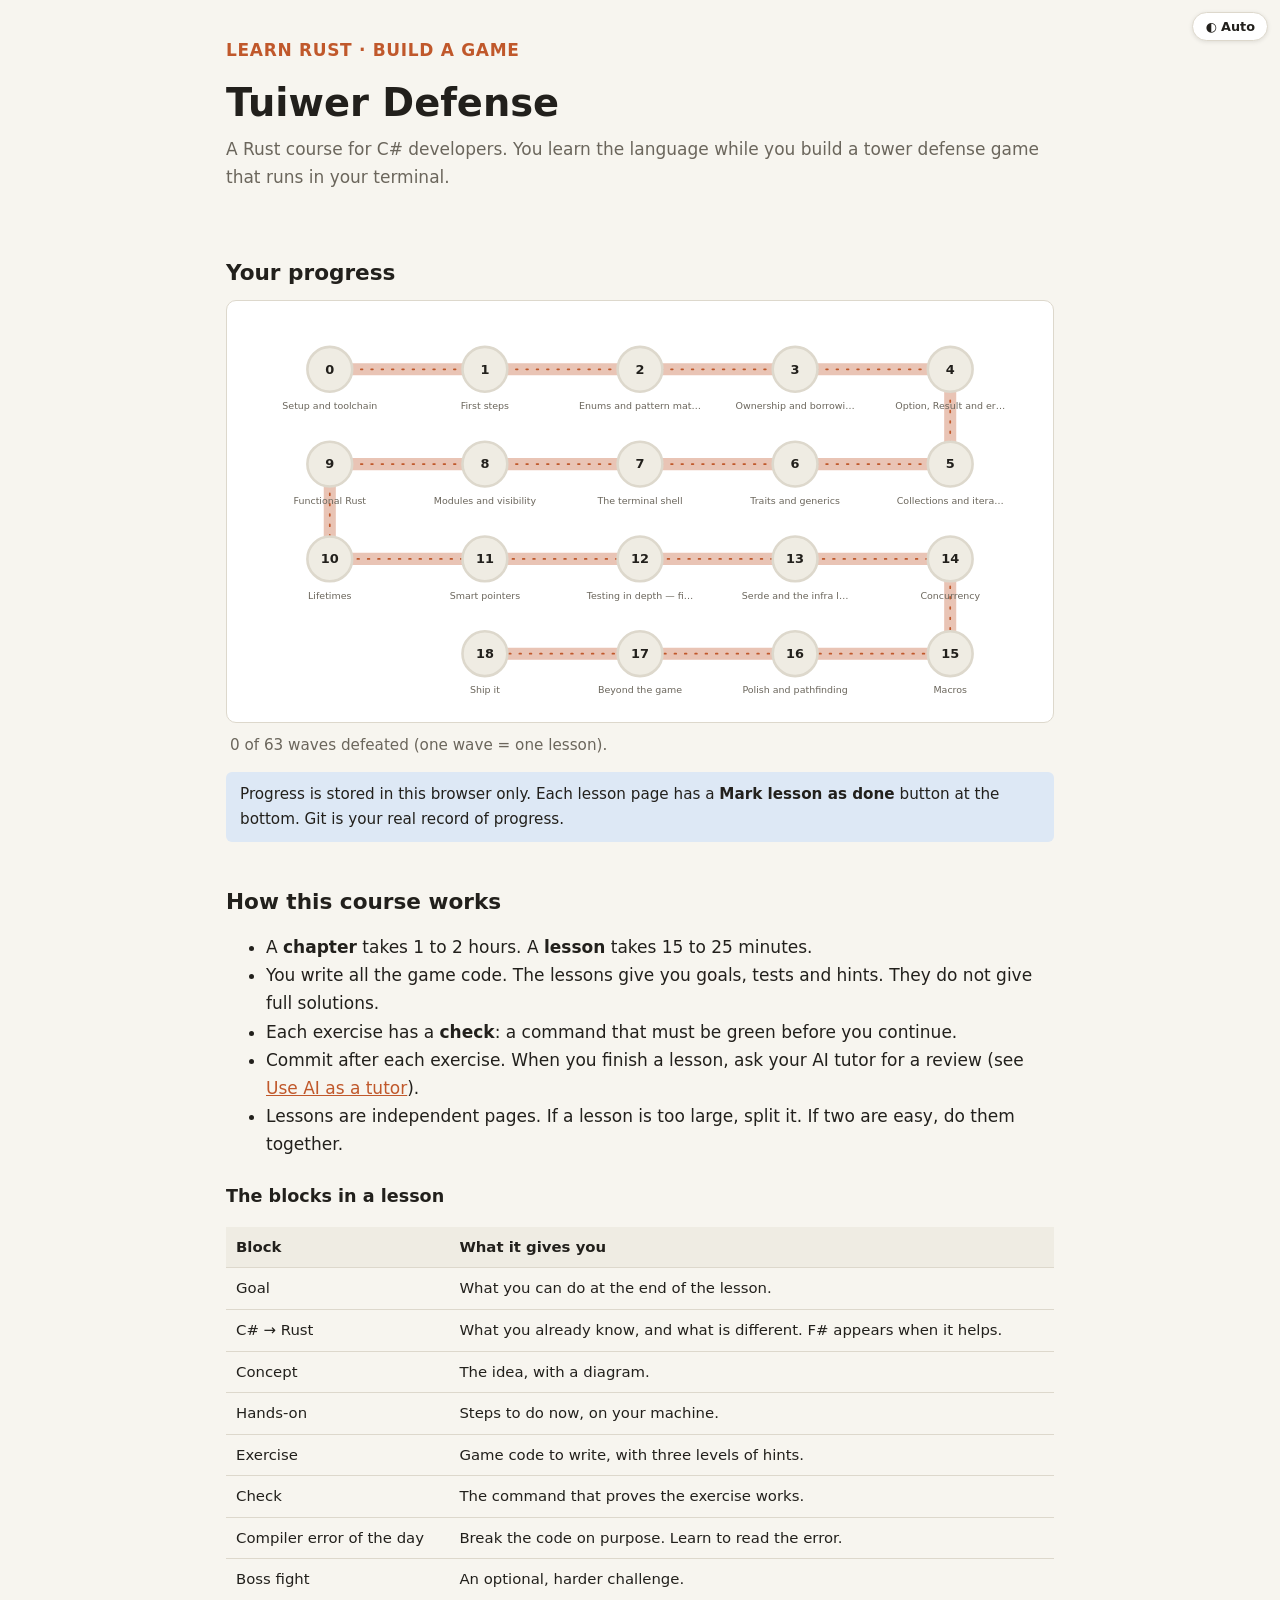
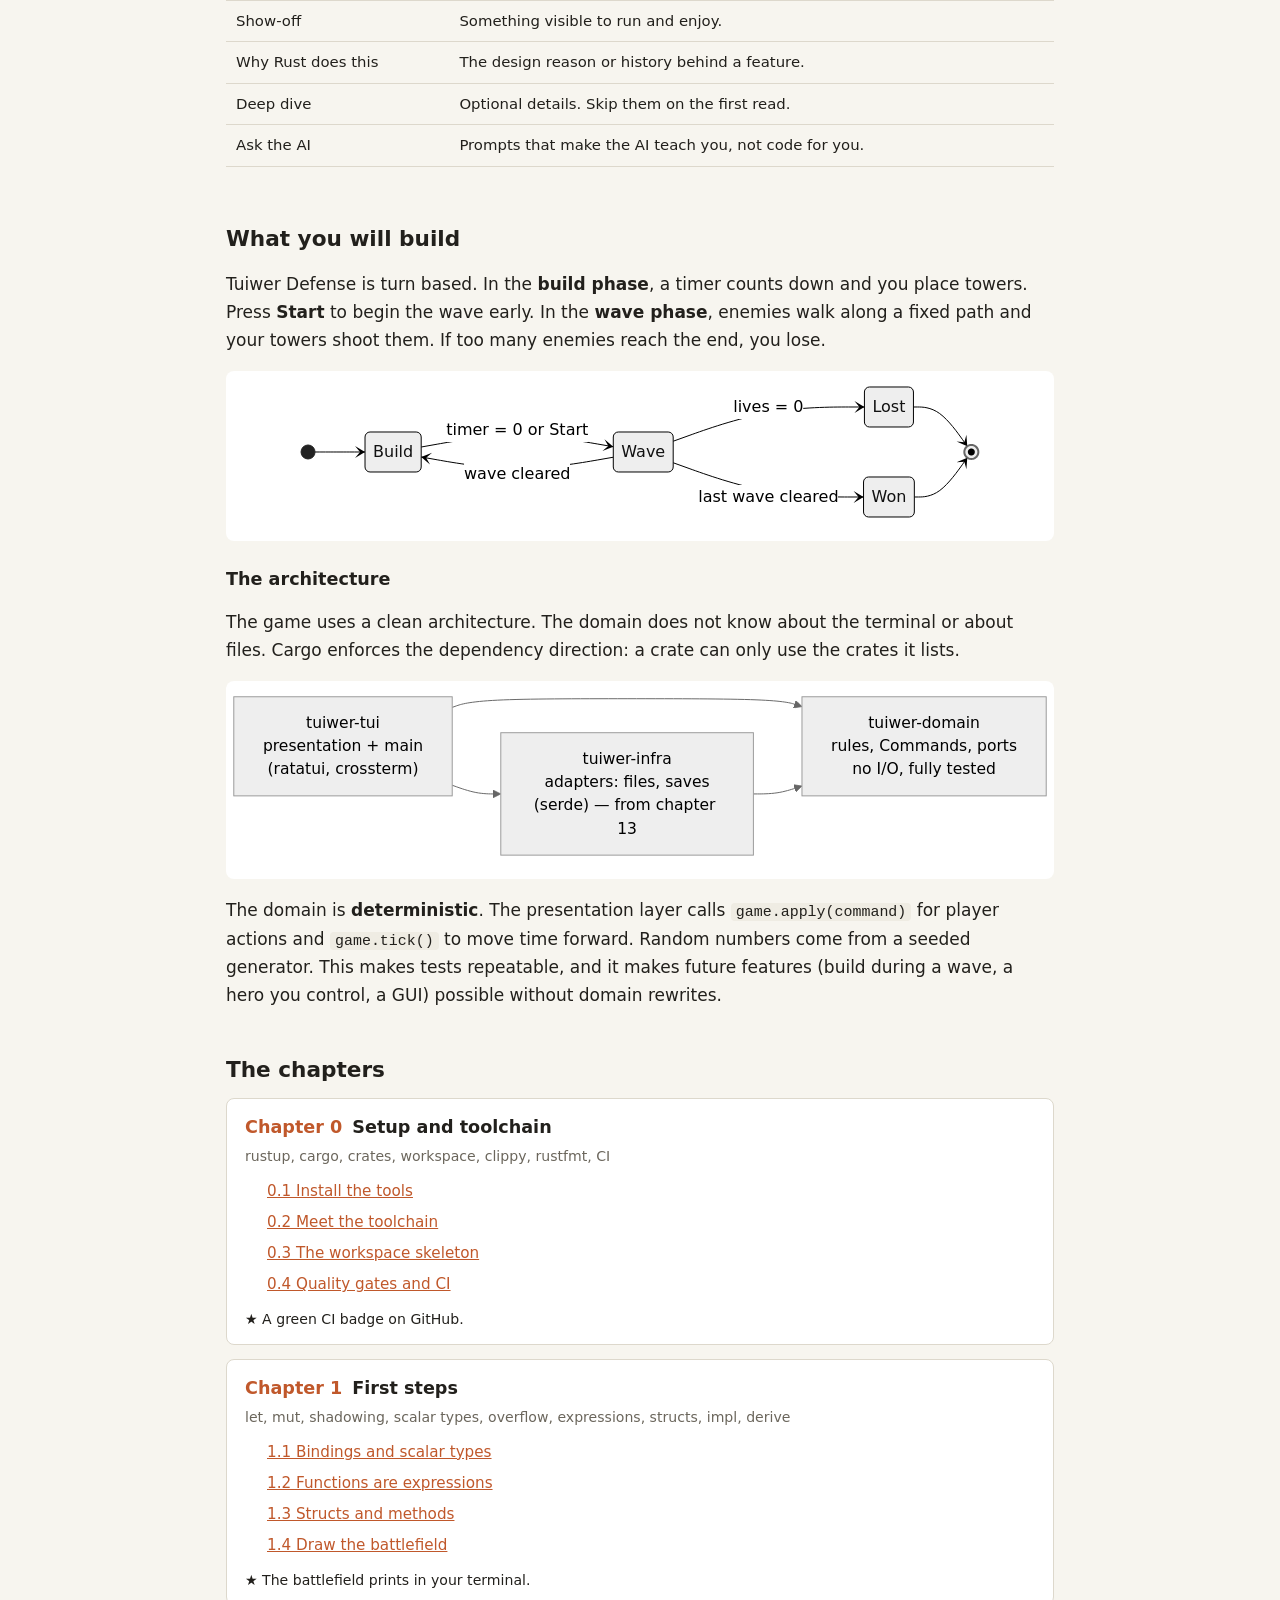
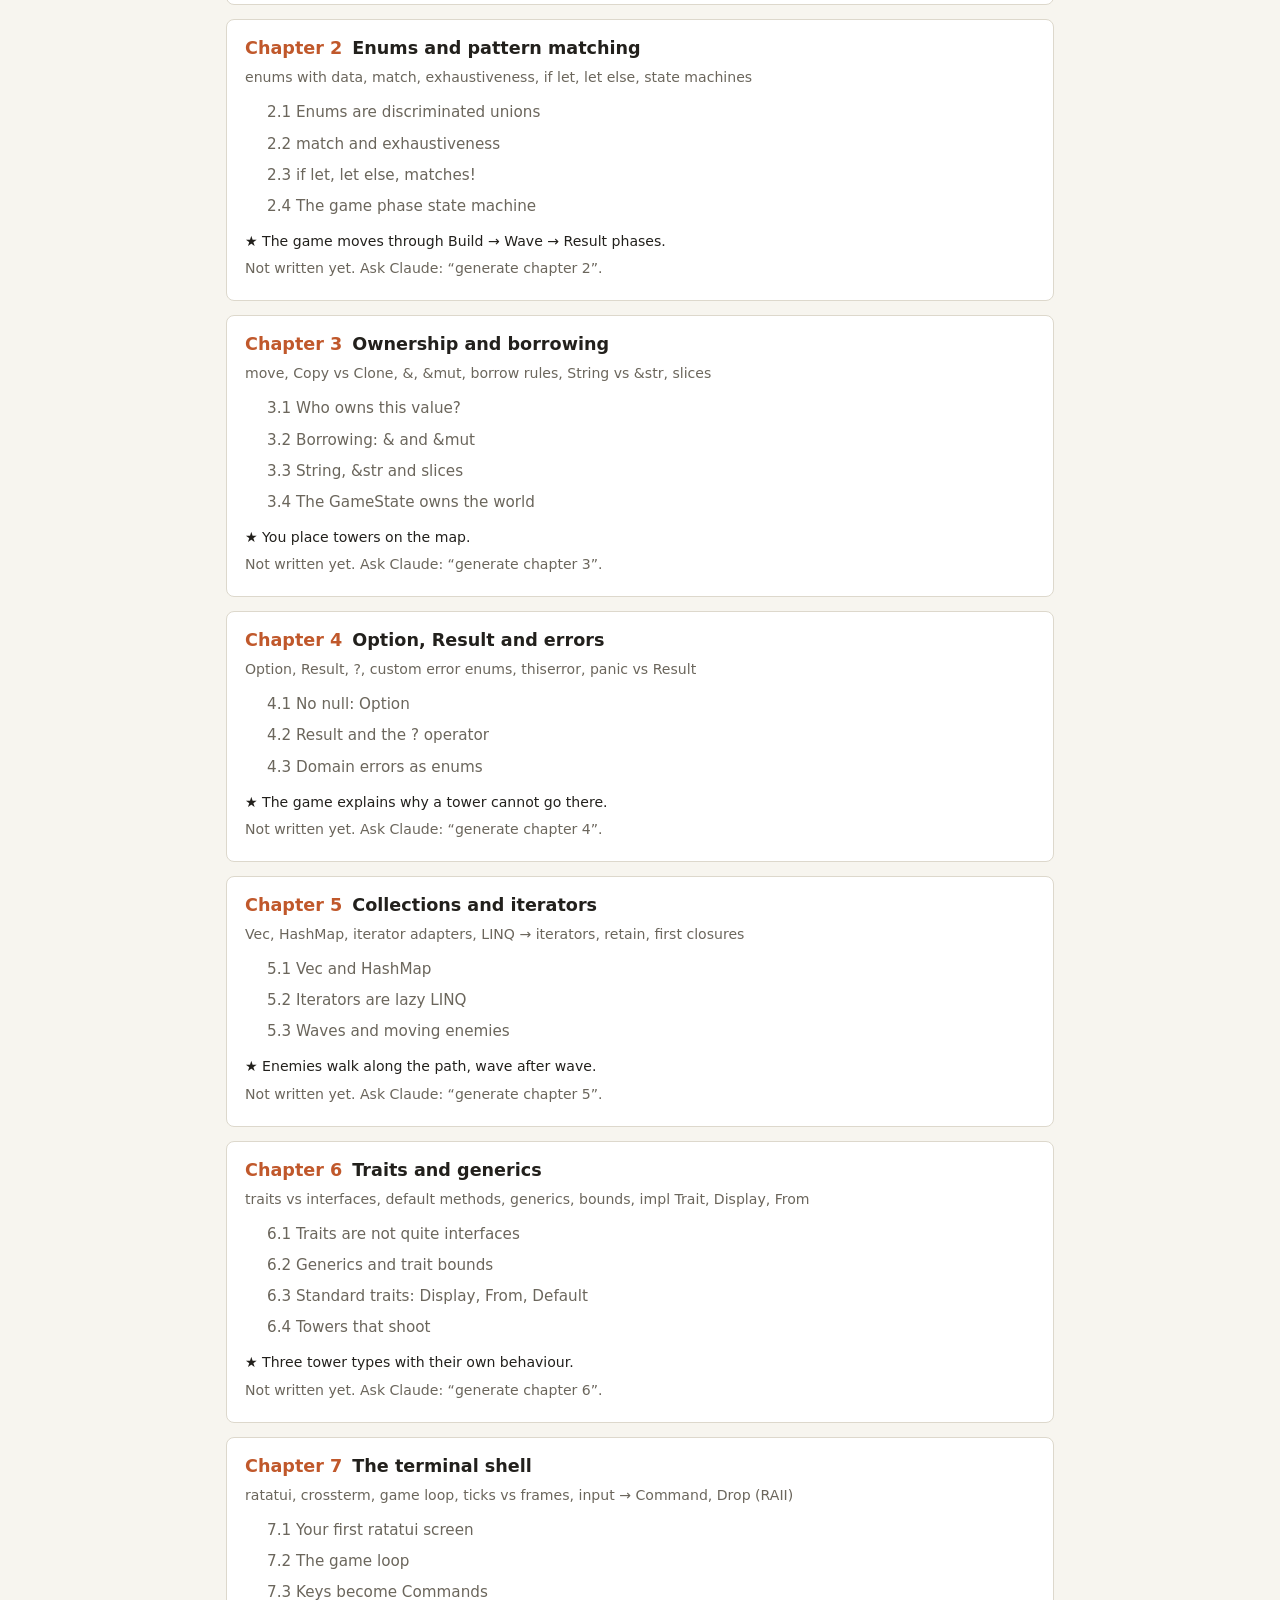
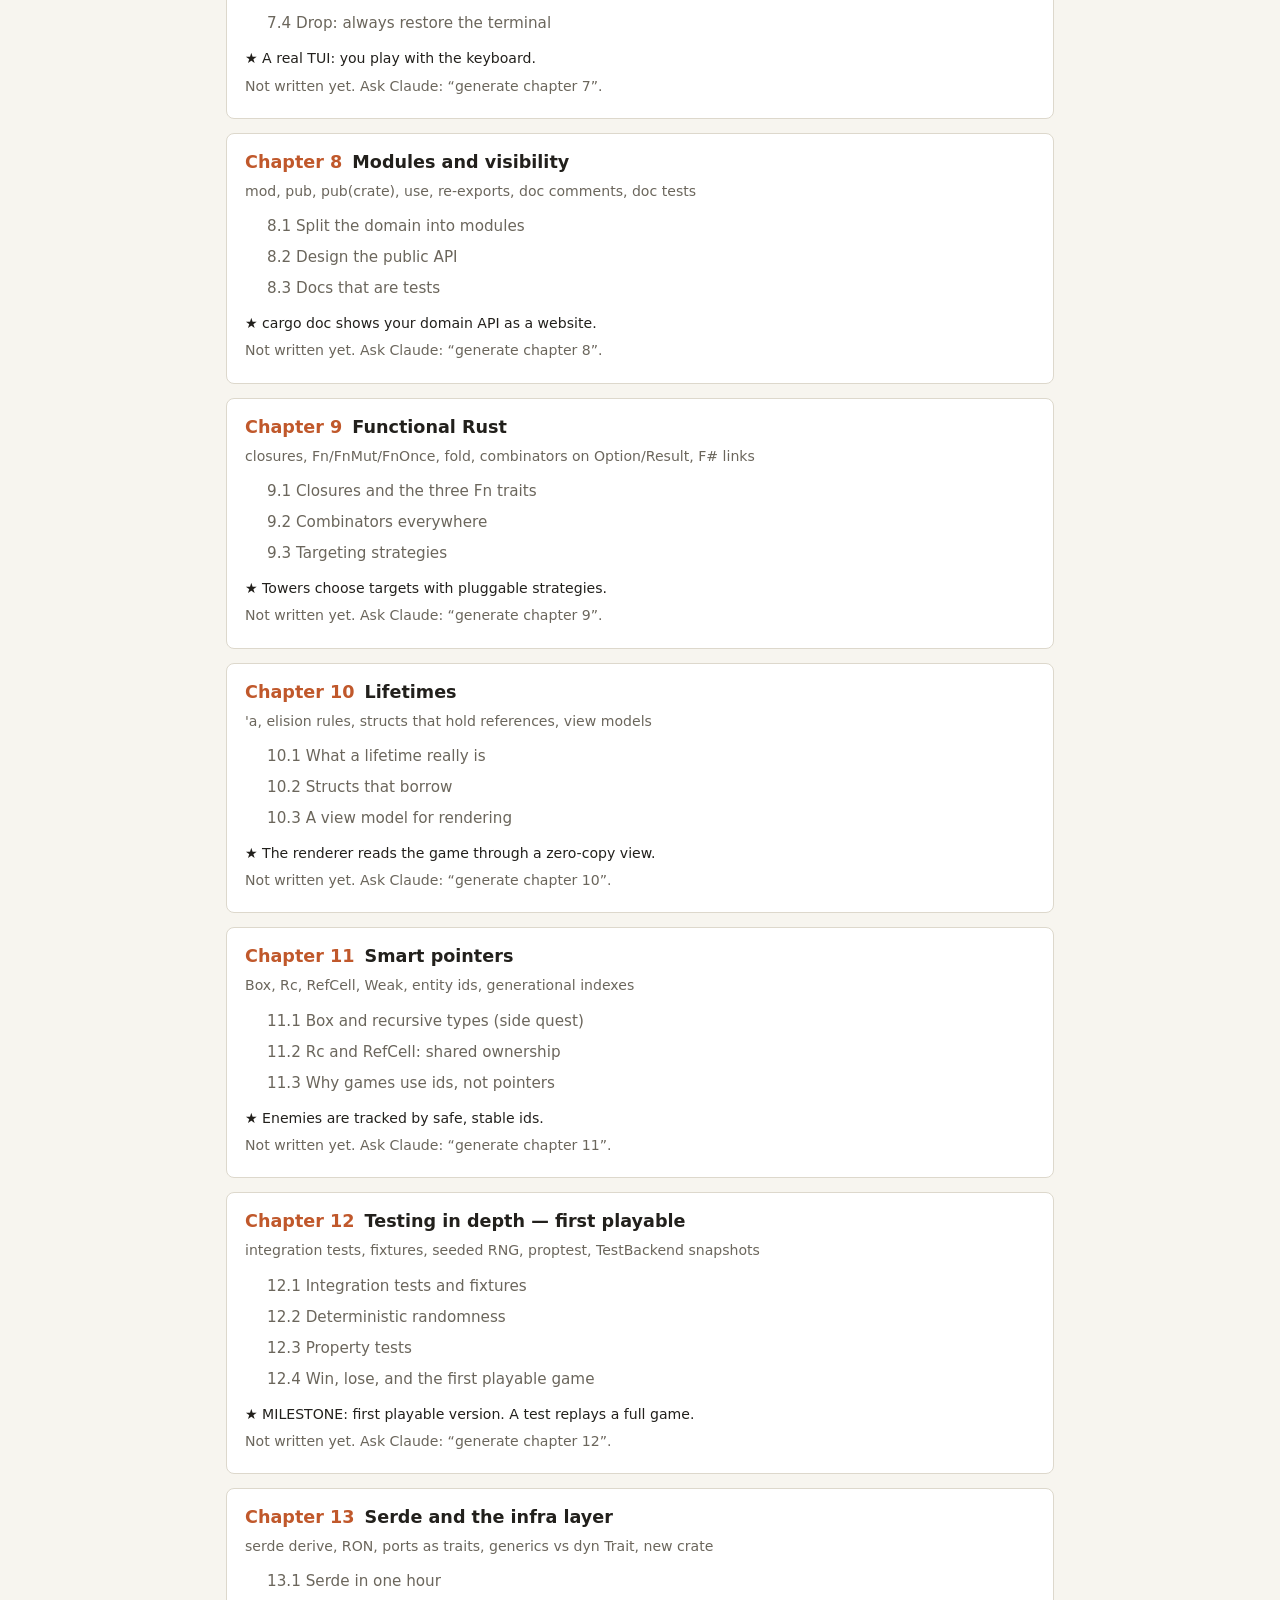
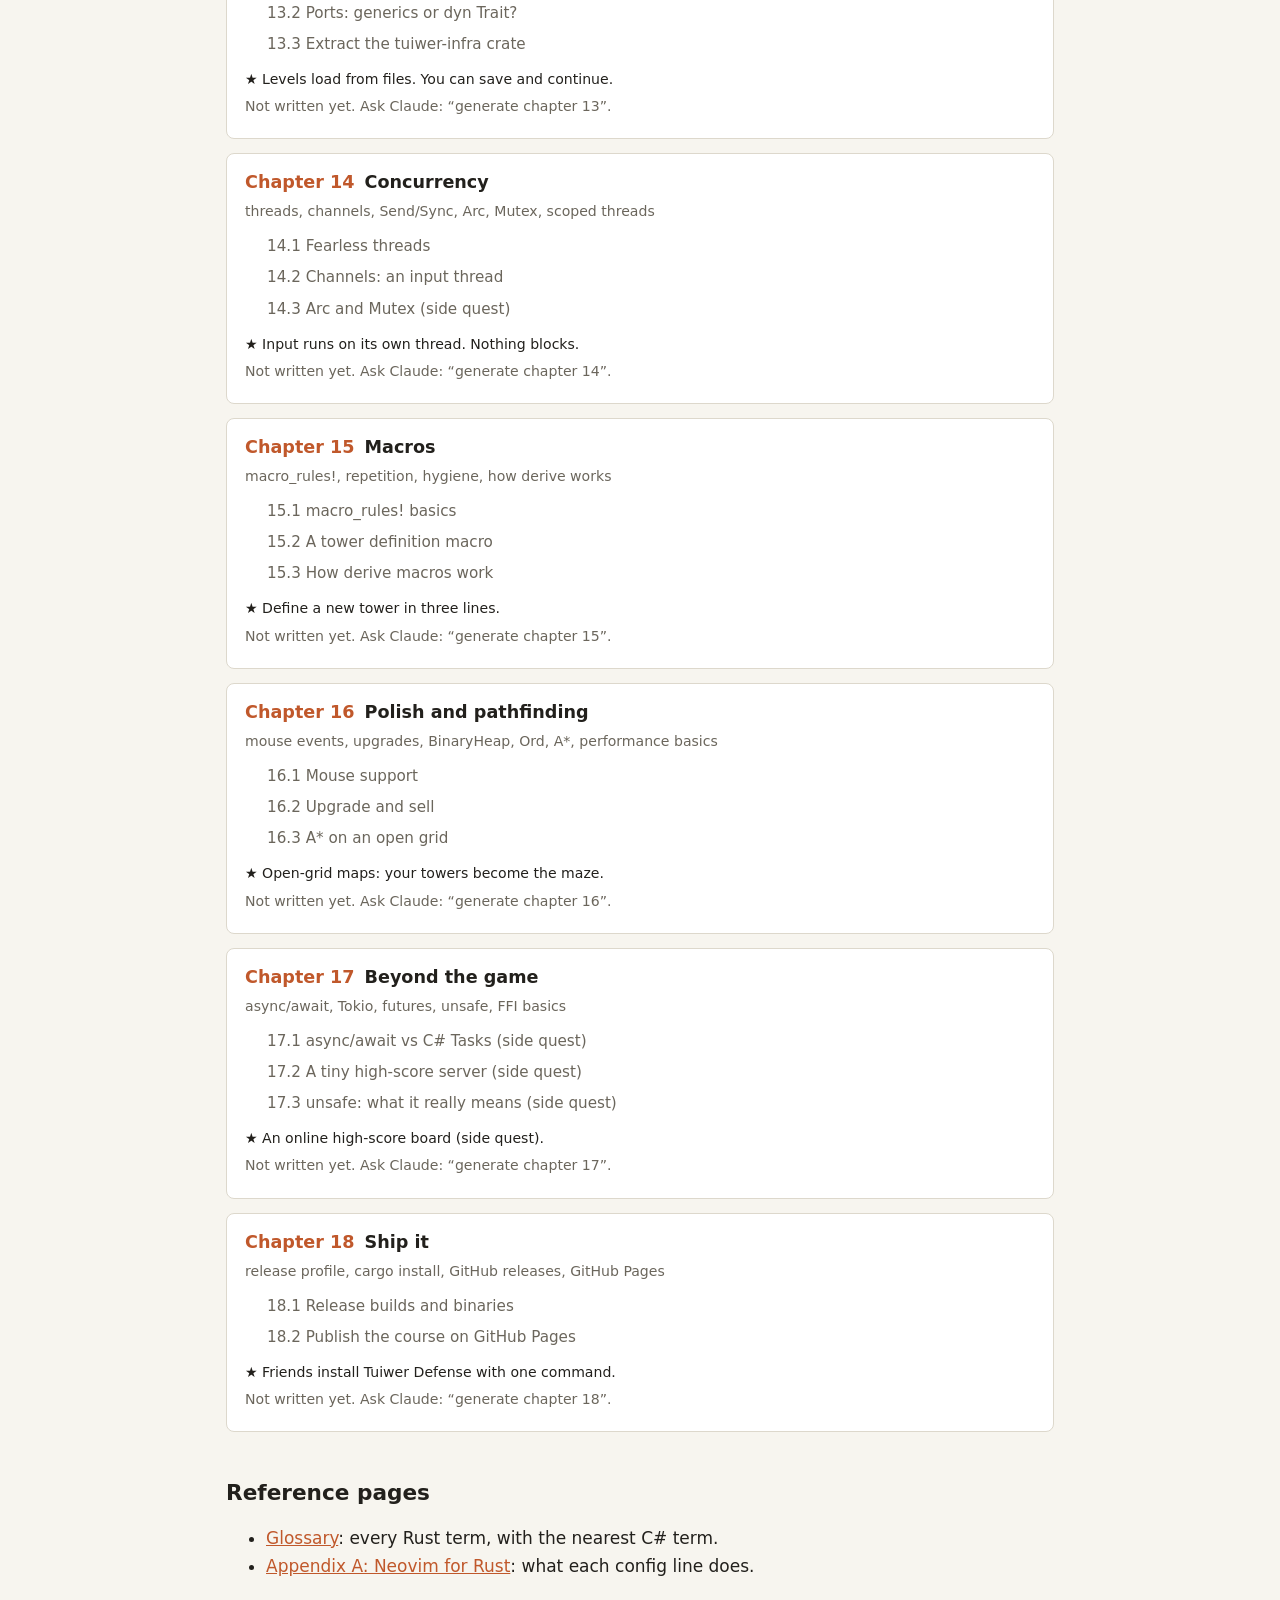
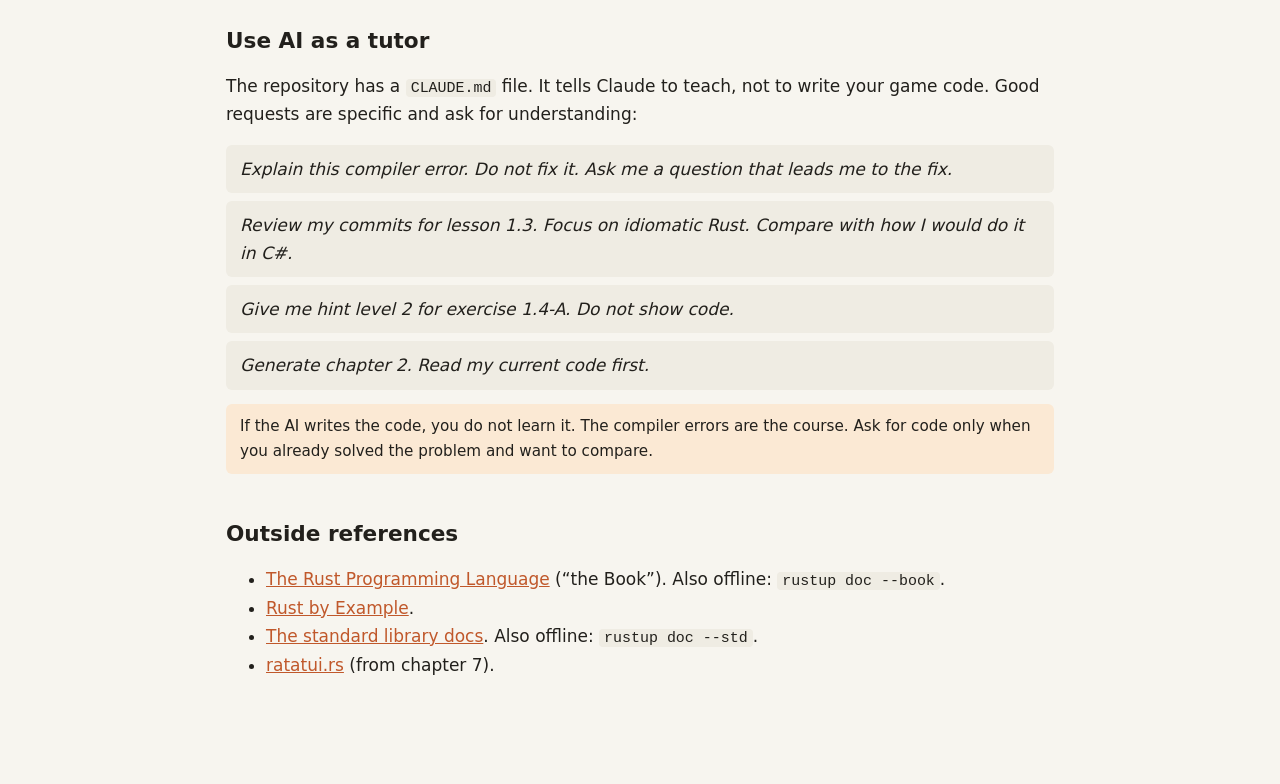
==== course/index.html @ e63d15ce "Add Rust course: roadmap, chapters 0-1, glossary, Neovim appendix Course for a C# developer learning" ====
<!doctype html>
<html lang="en">
<head>
  <meta charset="utf-8">
  <meta name="viewport" content="width=device-width, initial-scale=1">
  <title>Tuiwer Defense Course</title>
  <link rel="stylesheet" href="assets/course.css">
  <script src="assets/vendor/mermaid.min.js"></script>
  <script src="assets/course.js"></script>
</head>
<body>
<main>
  <header class="hero">
    <div class="tag">LEARN RUST · BUILD A GAME</div>
    <h1>Tuiwer Defense</h1>
    <p class="subtitle">A Rust course for C# developers. You learn the language while you build a
      tower defense game that runs in your terminal.</p>
  </header>

  <h2>Your progress</h2>
  <div class="map-wrap" id="progress-map"></div>
  <p class="progress-line" id="progress-line"></p>
  <p class="note">Progress is stored in this browser only. Each lesson page has a
    <strong>Mark lesson as done</strong> button at the bottom. Git is your real record of progress.</p>

  <h2>How this course works</h2>
  <ul>
    <li>A <strong>chapter</strong> takes 1 to 2 hours. A <strong>lesson</strong> takes 15 to 25 minutes.</li>
    <li>You write all the game code. The lessons give you goals, tests and hints. They do not give full solutions.</li>
    <li>Each exercise has a <strong>check</strong>: a command that must be green before you continue.</li>
    <li>Commit after each exercise. When you finish a lesson, ask your AI tutor for a review (see <a href="#ai">Use AI as a tutor</a>).</li>
    <li>Lessons are independent pages. If a lesson is too large, split it. If two are easy, do them together.</li>
  </ul>

  <h3>The blocks in a lesson</h3>
  <div class="table-wrap">
  <table>
    <tr><th>Block</th><th>What it gives you</th></tr>
    <tr><td>Goal</td><td>What you can do at the end of the lesson.</td></tr>
    <tr><td>C# → Rust</td><td>What you already know, and what is different. F# appears when it helps.</td></tr>
    <tr><td>Concept</td><td>The idea, with a diagram.</td></tr>
    <tr><td>Hands-on</td><td>Steps to do now, on your machine.</td></tr>
    <tr><td>Exercise</td><td>Game code to write, with three levels of hints.</td></tr>
    <tr><td>Check</td><td>The command that proves the exercise works.</td></tr>
    <tr><td>Compiler error of the day</td><td>Break the code on purpose. Learn to read the error.</td></tr>
    <tr><td>Boss fight</td><td>An optional, harder challenge.</td></tr>
    <tr><td>Show-off</td><td>Something visible to run and enjoy.</td></tr>
    <tr><td>Why Rust does this</td><td>The design reason or history behind a feature.</td></tr>
    <tr><td>Deep dive</td><td>Optional details. Skip them on the first read.</td></tr>
    <tr><td>Ask the AI</td><td>Prompts that make the AI teach you, not code for you.</td></tr>
  </table>
  </div>

  <h2>What you will build</h2>
  <p>Tuiwer Defense is turn based. In the <strong>build phase</strong>, a timer counts down and you place towers.
    Press <strong>Start</strong> to begin the wave early. In the <strong>wave phase</strong>, enemies walk along a fixed path
    and your towers shoot them. If too many enemies reach the end, you lose.</p>

  <pre class="mermaid">
stateDiagram-v2
    direction LR
    [*] --> Build
    Build --> Wave: timer = 0 or Start
    Wave --> Build: wave cleared
    Wave --> Lost: lives = 0
    Wave --> Won: last wave cleared
    Lost --> [*]
    Won --> [*]
  </pre>

  <h3>The architecture</h3>
  <p>The game uses a clean architecture. The domain does not know about the terminal or about files.
    Cargo enforces the dependency direction: a crate can only use the crates it lists.</p>

  <pre class="mermaid">
flowchart LR
    tui["tuiwer-tui<br/>presentation + main<br/>(ratatui, crossterm)"]
    infra["tuiwer-infra<br/>adapters: files, saves<br/>(serde) — from chapter 13"]
    domain["tuiwer-domain<br/>rules, Commands, ports<br/>no I/O, fully tested"]
    tui --> domain
    tui --> infra
    infra --> domain
  </pre>

  <p>The domain is <strong>deterministic</strong>. The presentation layer calls
    <code>game.apply(command)</code> for player actions and <code>game.tick()</code> to move time forward.
    Random numbers come from a seeded generator. This makes tests repeatable, and it makes future
    features (build during a wave, a hero you control, a GUI) possible without domain rewrites.</p>

  <h2>The chapters</h2>
  <div id="chapter-list"></div>

  <h2>Reference pages</h2>
  <ul>
    <li><a href="glossary.html">Glossary</a>: every Rust term, with the nearest C# term.</li>
    <li><a href="appendix-a-neovim.html">Appendix A: Neovim for Rust</a>: what each config line does.</li>
  </ul>

  <h2 id="ai">Use AI as a tutor</h2>
  <p>The repository has a <code>CLAUDE.md</code> file. It tells Claude to teach, not to write your game code.
    Good requests are specific and ask for understanding:</p>
  <div class="prompt">Explain this compiler error. Do not fix it. Ask me a question that leads me to the fix.</div>
  <div class="prompt">Review my commits for lesson 1.3. Focus on idiomatic Rust. Compare with how I would do it in C#.</div>
  <div class="prompt">Give me hint level 2 for exercise 1.4-A. Do not show code.</div>
  <div class="prompt">Generate chapter 2. Read my current code first.</div>
  <p class="warning">If the AI writes the code, you do not learn it. The compiler errors are the course.
    Ask for code only when you already solved the problem and want to compare.</p>

  <h2>Outside references</h2>
  <ul>
    <li><a href="https://doc.rust-lang.org/book/">The Rust Programming Language</a> (“the Book”). Also offline: <code>rustup doc --book</code>.</li>
    <li><a href="https://doc.rust-lang.org/rust-by-example/">Rust by Example</a>.</li>
    <li><a href="https://doc.rust-lang.org/std/">The standard library docs</a>. Also offline: <code>rustup doc --std</code>.</li>
    <li><a href="https://ratatui.rs/">ratatui.rs</a> (from chapter 7).</li>
  </ul>
</main>
</body>
</html>
---- course/assets/course.css ----
/* Tuiwer Defense course: shared styles for every page. */

:root {
  --bg: #f7f5ef;
  --surface: #ffffff;
  --surface-2: #efece3;
  --text: #22201c;
  --muted: #6b665c;
  --border: #ddd8cc;
  --accent: #c0582b;      /* rust orange */
  --accent-soft: #f6e2d6;
  --ok: #2f7d4f;
  --ok-soft: #dcefe3;
  --warn: #a8591a;
  --warn-soft: #fbe9d4;
  --info: #2b5f9e;
  --info-soft: #dde8f5;
  --boss: #7b3fa0;
  --boss-soft: #eee0f6;
  --code-bg: #2a2723;
  --code-text: #eee8dc;
  --hl-keyword: #f0915f;
  --hl-string: #a6d189;
  --hl-number: #e5c890;
  --hl-comment: #8e877b;
  --hl-type: #8caaee;
  --hl-func: #e7b77c;
  --hl-meta: #ca9ee6;
  color-scheme: light;
}

@media (prefers-color-scheme: dark) {
  :root:not([data-theme="light"]) {
    --bg: #181614;
    --surface: #211f1c;
    --surface-2: #2a2724;
    --text: #ebe6dc;
    --muted: #a39d92;
    --border: #3a3631;
    --accent: #f0915f;
    --accent-soft: #3b2619;
    --ok: #7fcf9b;
    --ok-soft: #1d3326;
    --warn: #f2b36d;
    --warn-soft: #3a2a17;
    --info: #8fb8ee;
    --info-soft: #1b2a3d;
    --boss: #d2a3f0;
    --boss-soft: #2f2139;
    --code-bg: #12110f;
    color-scheme: dark;
  }
}

:root[data-theme="dark"] {
  --bg: #181614;
  --surface: #211f1c;
  --surface-2: #2a2724;
  --text: #ebe6dc;
  --muted: #a39d92;
  --border: #3a3631;
  --accent: #f0915f;
  --accent-soft: #3b2619;
  --ok: #7fcf9b;
  --ok-soft: #1d3326;
  --warn: #f2b36d;
  --warn-soft: #3a2a17;
  --info: #8fb8ee;
  --info-soft: #1b2a3d;
  --boss: #d2a3f0;
  --boss-soft: #2f2139;
  --code-bg: #12110f;
  color-scheme: dark;
}

* { box-sizing: border-box; }

html { -webkit-text-size-adjust: 100%; }

body {
  margin: 0;
  background: var(--bg);
  color: var(--text);
  font: 17px/1.65 "Inter", system-ui, -apple-system, "Segoe UI", sans-serif;
}

main {
  max-width: 860px;
  margin: 0 auto;
  padding: 24px 16px 96px;
}

a { color: var(--accent); }

h1, h2, h3 { line-height: 1.25; }
h1 { font-size: 2rem; margin: 0.4em 0 0.2em; }
h2 { font-size: 1.35rem; margin: 2.2em 0 0.6em; }
h3 { font-size: 1.1rem; margin: 1.6em 0 0.4em; }

.crumbs { font-size: 0.9rem; color: var(--muted); }
.crumbs a { color: var(--muted); }
.subtitle { color: var(--muted); margin-top: 0; }
.meta { display: flex; gap: 12px; flex-wrap: wrap; font-size: 0.85rem; color: var(--muted); }
.meta span { background: var(--surface-2); border-radius: 999px; padding: 2px 10px; }

/* ---------- code ---------- */

code {
  font-family: "JetBrains Mono", "Fira Code", ui-monospace, monospace;
  font-size: 0.88em;
  background: var(--surface-2);
  padding: 1px 5px;
  border-radius: 4px;
}

pre {
  position: relative;
  background: var(--code-bg);
  color: var(--code-text);
  border-radius: 8px;
  padding: 14px 16px;
  overflow-x: auto;
  font-size: 0.86rem;
  line-height: 1.5;
}
pre code { background: none; padding: 0; color: inherit; font-size: inherit; }
pre[data-label]::before {
  content: attr(data-label);
  display: block;
  font: 600 0.72rem/1 system-ui, sans-serif;
  letter-spacing: 0.05em;
  text-transform: uppercase;
  color: var(--hl-comment);
  margin-bottom: 10px;
}
.copy-btn {
  position: absolute; top: 8px; right: 8px;
  font: 600 0.72rem system-ui, sans-serif;
  background: #ffffff1a; color: var(--code-text);
  border: 1px solid #ffffff30; border-radius: 5px;
  padding: 3px 8px; cursor: pointer; opacity: 0.7;
}
.copy-btn:hover { opacity: 1; }

.hljs-keyword, .hljs-built_in, .hljs-selector-tag { color: var(--hl-keyword); }
.hljs-string, .hljs-char { color: var(--hl-string); }
.hljs-number, .hljs-literal { color: var(--hl-number); }
.hljs-comment { color: var(--hl-comment); font-style: italic; }
.hljs-type, .hljs-title.class_ { color: var(--hl-type); }
.hljs-title.function_, .hljs-title { color: var(--hl-func); }
.hljs-meta, .hljs-attr, .hljs-symbol { color: var(--hl-meta); }

/* ---------- tables ---------- */

.table-wrap { overflow-x: auto; }
table { border-collapse: collapse; width: 100%; font-size: 0.93rem; margin: 12px 0; }
th, td { border-bottom: 1px solid var(--border); padding: 8px 10px; text-align: left; vertical-align: top; }
th { background: var(--surface-2); font-weight: 600; }
td code { white-space: nowrap; }

/* ---------- lesson blocks ---------- */

.block {
  background: var(--surface);
  border: 1px solid var(--border);
  border-left: 5px solid var(--border);
  border-radius: 8px;
  padding: 4px 20px 12px;
  margin: 24px 0;
}
.block > h2:first-child, .block > h3:first-child { margin-top: 14px; }
.block h2 { font-size: 1.15rem; }
.block-tag {
  display: inline-block;
  font: 700 0.7rem/1 system-ui, sans-serif;
  letter-spacing: 0.08em;
  text-transform: uppercase;
  padding: 4px 8px;
  border-radius: 4px;
  margin-top: 14px;
}

.goal      { border-left-color: var(--accent); }
.goal .block-tag { background: var(--accent-soft); color: var(--accent); }
.compare   { border-left-color: var(--info); }
.compare .block-tag { background: var(--info-soft); color: var(--info); }
.handson   { border-left-color: var(--ok); }
.handson .block-tag { background: var(--ok-soft); color: var(--ok); }
.exercise  { border-left-color: var(--accent); }
.exercise .block-tag { background: var(--accent-soft); color: var(--accent); }
.check     { border-left-color: var(--ok); }
.check .block-tag { background: var(--ok-soft); color: var(--ok); }
.compile-error { border-left-color: var(--warn); }
.compile-error .block-tag { background: var(--warn-soft); color: var(--warn); }
.boss      { border-left-color: var(--boss); }
.boss .block-tag { background: var(--boss-soft); color: var(--boss); }
.showoff   { border-left-color: var(--hl-number); }
.showoff .block-tag { background: var(--warn-soft); color: var(--warn); }
.deepdive  { border-left-color: var(--muted); }
.deepdive .block-tag { background: var(--surface-2); color: var(--muted); }
.why       { border-left-color: var(--info); }
.why .block-tag { background: var(--info-soft); color: var(--info); }
.ask-ai    { border-left-color: var(--boss); }
.ask-ai .block-tag { background: var(--boss-soft); color: var(--boss); }

.prompt {
  background: var(--surface-2);
  border-radius: 6px;
  padding: 10px 14px;
  margin: 8px 0;
  font-style: italic;
}

/* steps */
ol.steps { counter-reset: step; list-style: none; padding-left: 0; }
ol.steps > li { counter-increment: step; position: relative; padding-left: 40px; margin: 14px 0; }
ol.steps > li::before {
  content: counter(step);
  position: absolute; left: 0; top: 1px;
  width: 26px; height: 26px; border-radius: 50%;
  background: var(--ok-soft); color: var(--ok);
  font: 700 0.8rem/26px system-ui, sans-serif; text-align: center;
}

/* hints */
details.hint {
  border: 1px dashed var(--border);
  border-radius: 6px;
  padding: 6px 12px;
  margin: 8px 0;
  background: var(--bg);
}
details.hint summary { cursor: pointer; font-weight: 600; color: var(--muted); }
details.hint[open] summary { margin-bottom: 6px; }

/* callouts */
.note, .warning {
  border-radius: 6px; padding: 10px 14px; margin: 14px 0; font-size: 0.95rem;
}
.note { background: var(--info-soft); }
.warning { background: var(--warn-soft); }

/* figures */
figure { margin: 18px 0; }
figure svg { display: block; width: 100%; height: auto; max-width: 760px; margin: 0 auto; }
figcaption { text-align: center; font-size: 0.85rem; color: var(--muted); margin-top: 6px; }
.mermaid { text-align: center; background: var(--surface); border-radius: 8px; padding: 8px 0; }

/* ---------- lesson footer ---------- */

.done-bar {
  display: flex; align-items: center; justify-content: space-between; gap: 12px; flex-wrap: wrap;
  margin-top: 40px; padding: 16px 20px;
  background: var(--surface); border: 1px solid var(--border); border-radius: 8px;
}
button.done-toggle {
  font: 600 0.95rem system-ui, sans-serif;
  border: 2px solid var(--ok); color: var(--ok); background: transparent;
  border-radius: 6px; padding: 8px 16px; cursor: pointer;
}
button.done-toggle.is-done { background: var(--ok); color: var(--surface); }
nav.pager { display: flex; justify-content: space-between; gap: 12px; margin-top: 16px; font-size: 0.95rem; }
nav.pager a { text-decoration: none; }

/* ---------- theme toggle ---------- */

.theme-toggle {
  position: fixed; top: 12px; right: 12px; z-index: 10;
  font: 600 0.8rem system-ui, sans-serif;
  background: var(--surface); color: var(--text);
  border: 1px solid var(--border); border-radius: 999px;
  padding: 6px 12px; cursor: pointer;
  box-shadow: 0 1px 4px #0000001a;
}
.theme-toggle:hover { border-color: var(--accent); }

/* ---------- index ---------- */

.hero { padding: 12px 0 4px; }
.hero h1 { font-size: 2.4rem; }
.hero .tag { color: var(--accent); font-weight: 700; letter-spacing: 0.04em; }

.map-wrap { background: var(--surface); border: 1px solid var(--border); border-radius: 10px; padding: 8px; }
.map-wrap svg { display: block; width: 100%; height: auto; }
.map-node { cursor: pointer; }
.map-node text { font: 700 15px system-ui, sans-serif; }
.map-node .label { font: 500 11px system-ui, sans-serif; fill: var(--muted); }
.progress-line { font-size: 0.95rem; color: var(--muted); margin: 10px 4px; }

.chapter-card {
  background: var(--surface); border: 1px solid var(--border); border-radius: 8px;
  padding: 12px 18px; margin: 14px 0;
}
.chapter-card h3 { margin: 6px 0; display: flex; gap: 10px; align-items: baseline; flex-wrap: wrap; }
.chapter-card h3 .num { color: var(--accent); }
.chapter-card .concepts { font-size: 0.88rem; color: var(--muted); margin: 4px 0 8px; }
.chapter-card ul { list-style: none; padding: 0; margin: 0; }
.chapter-card li { padding: 3px 0; font-size: 0.95rem; }
.chapter-card li .tick { display: inline-block; width: 22px; color: var(--ok); }
.chapter-card li.pending { color: var(--muted); }
.chapter-card .showoff-line { font-size: 0.88rem; margin-top: 8px; }

@media (max-width: 600px) {
  body { font-size: 16px; }
  h1 { font-size: 1.6rem; }
  .hero h1 { font-size: 1.9rem; }
  .block { padding: 4px 14px 10px; }
}
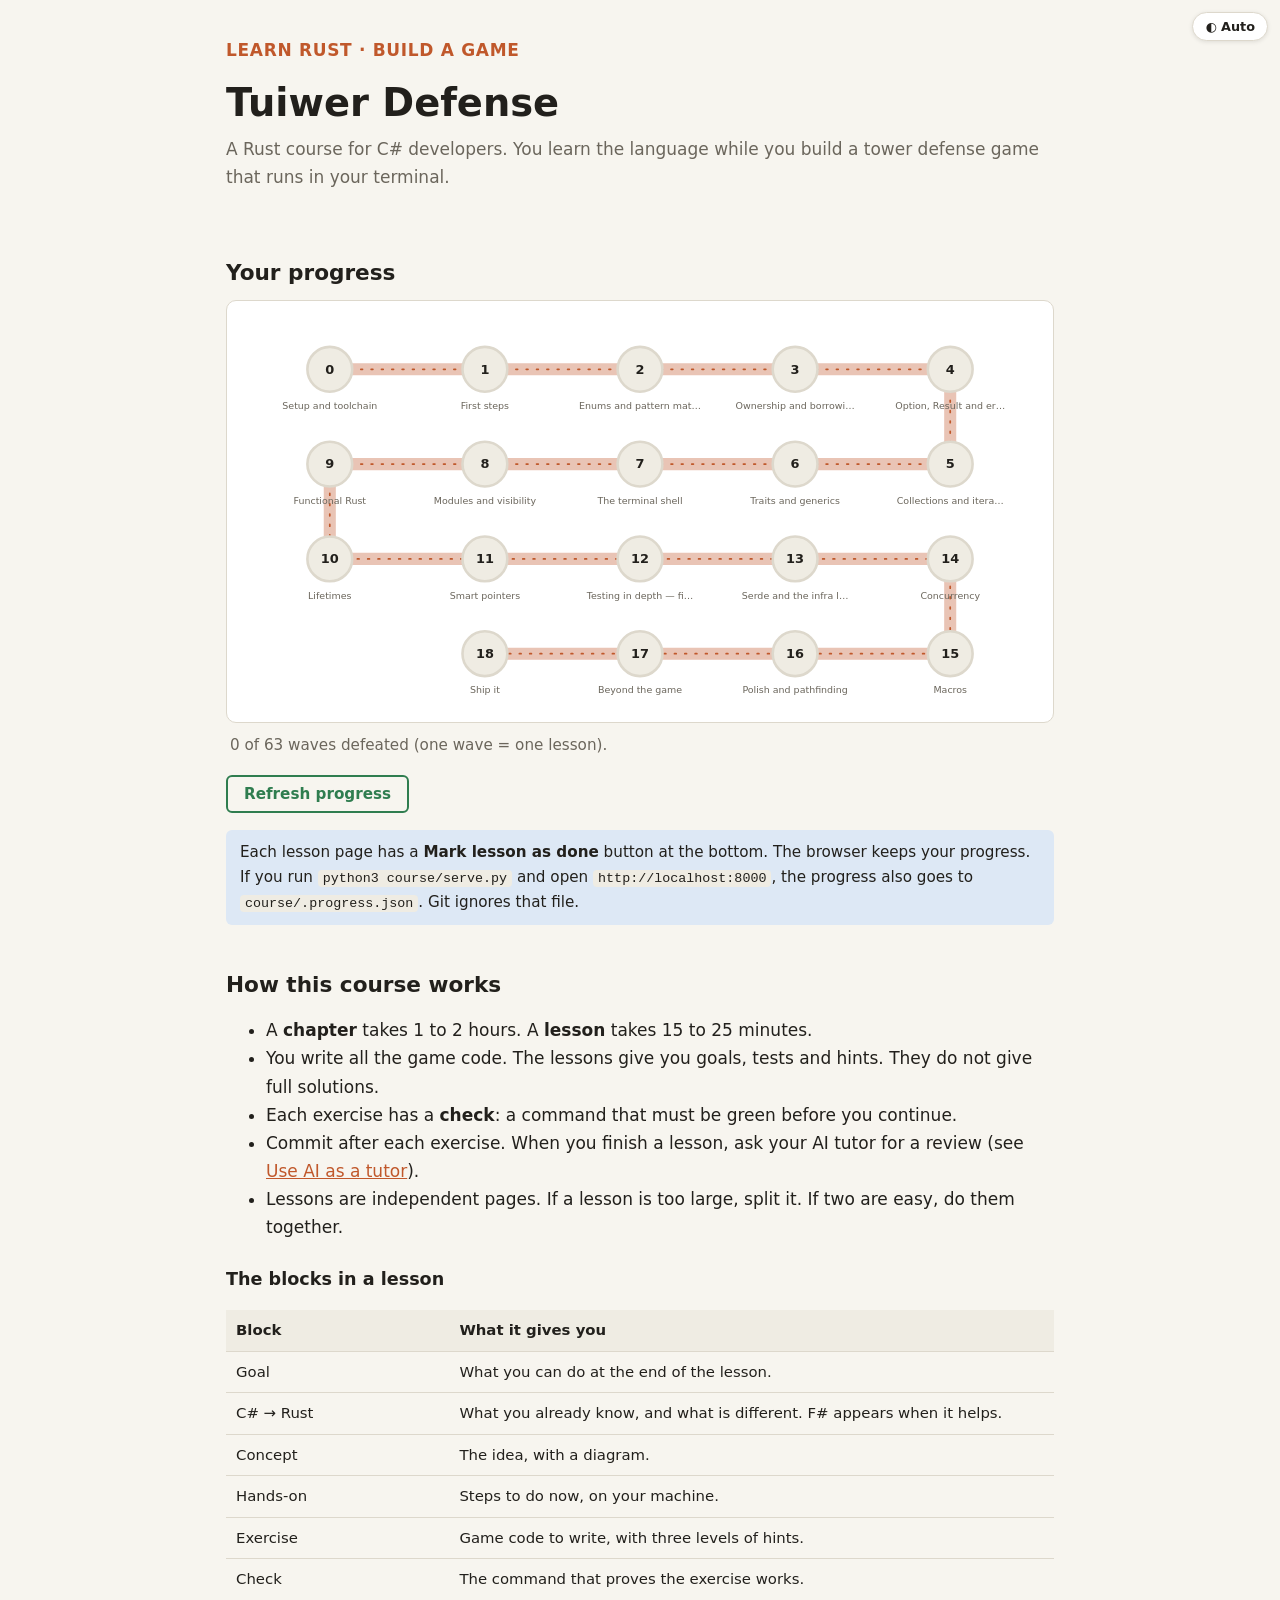
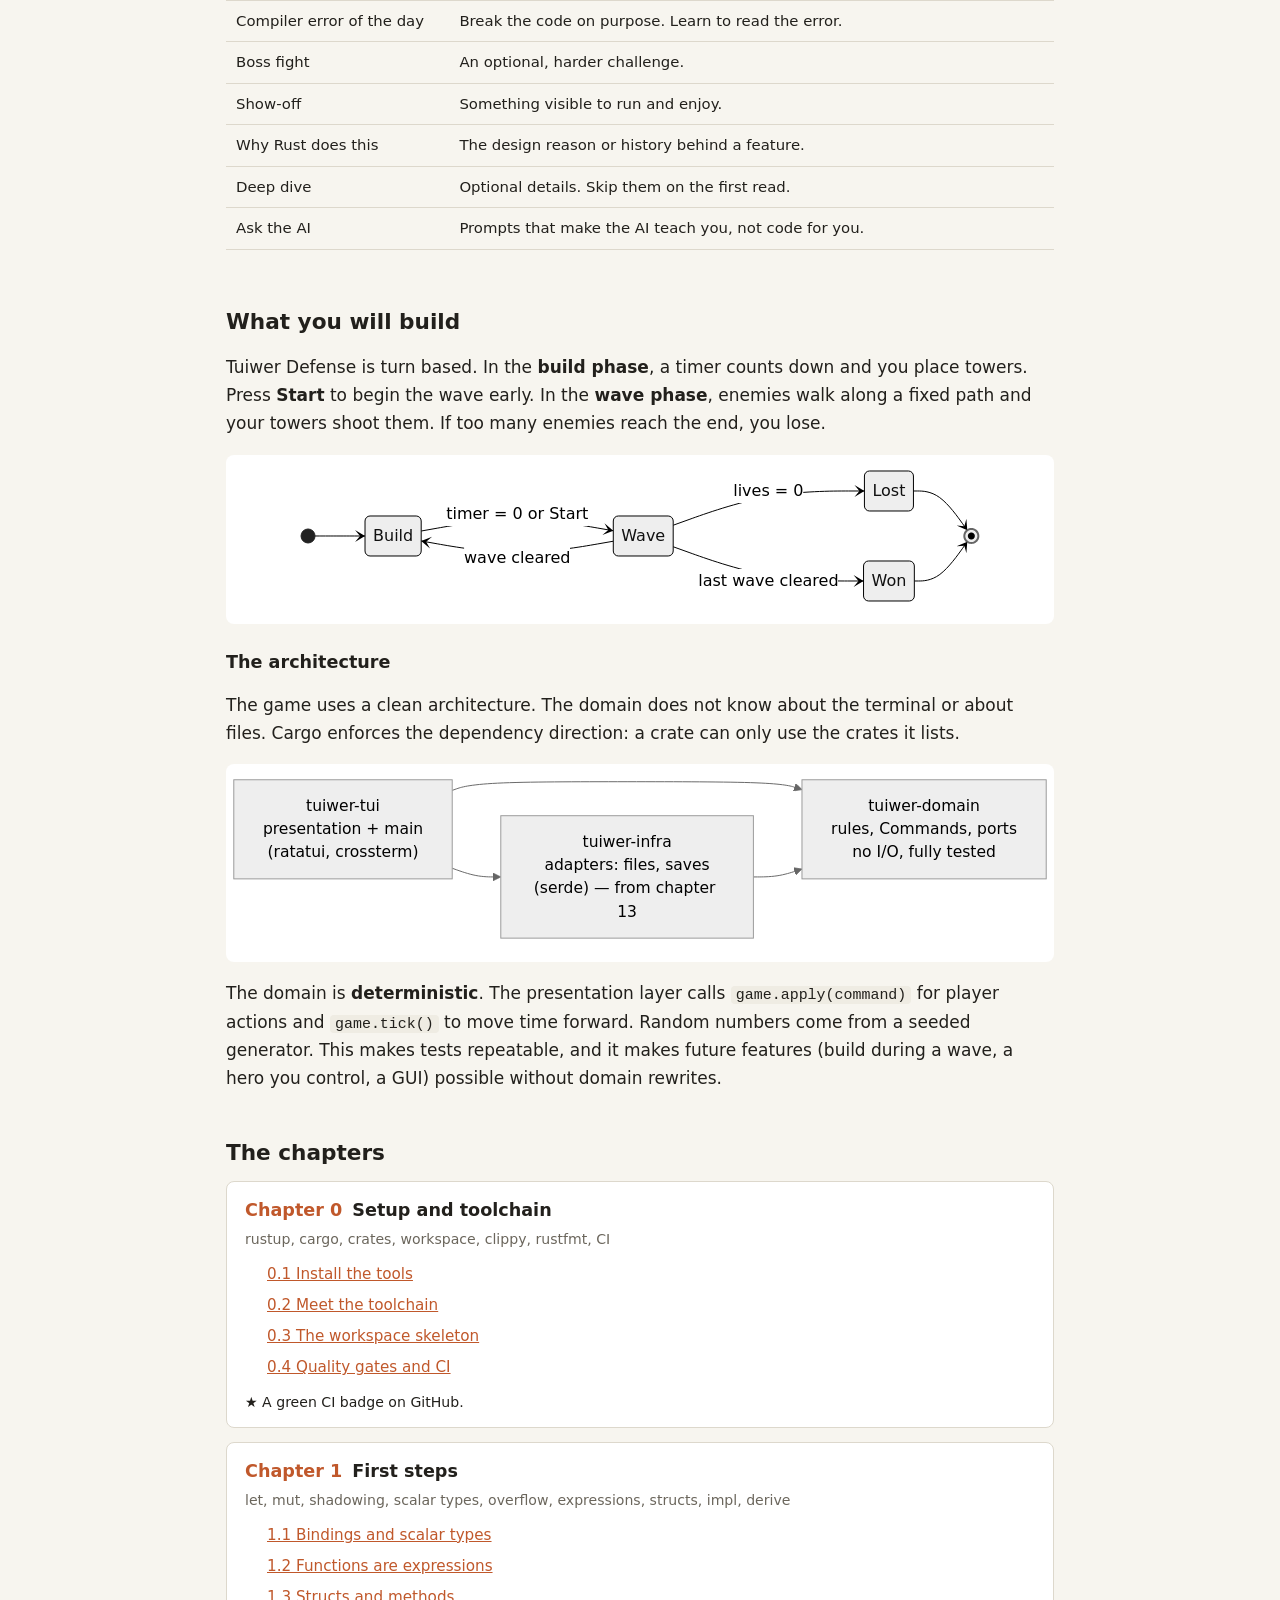
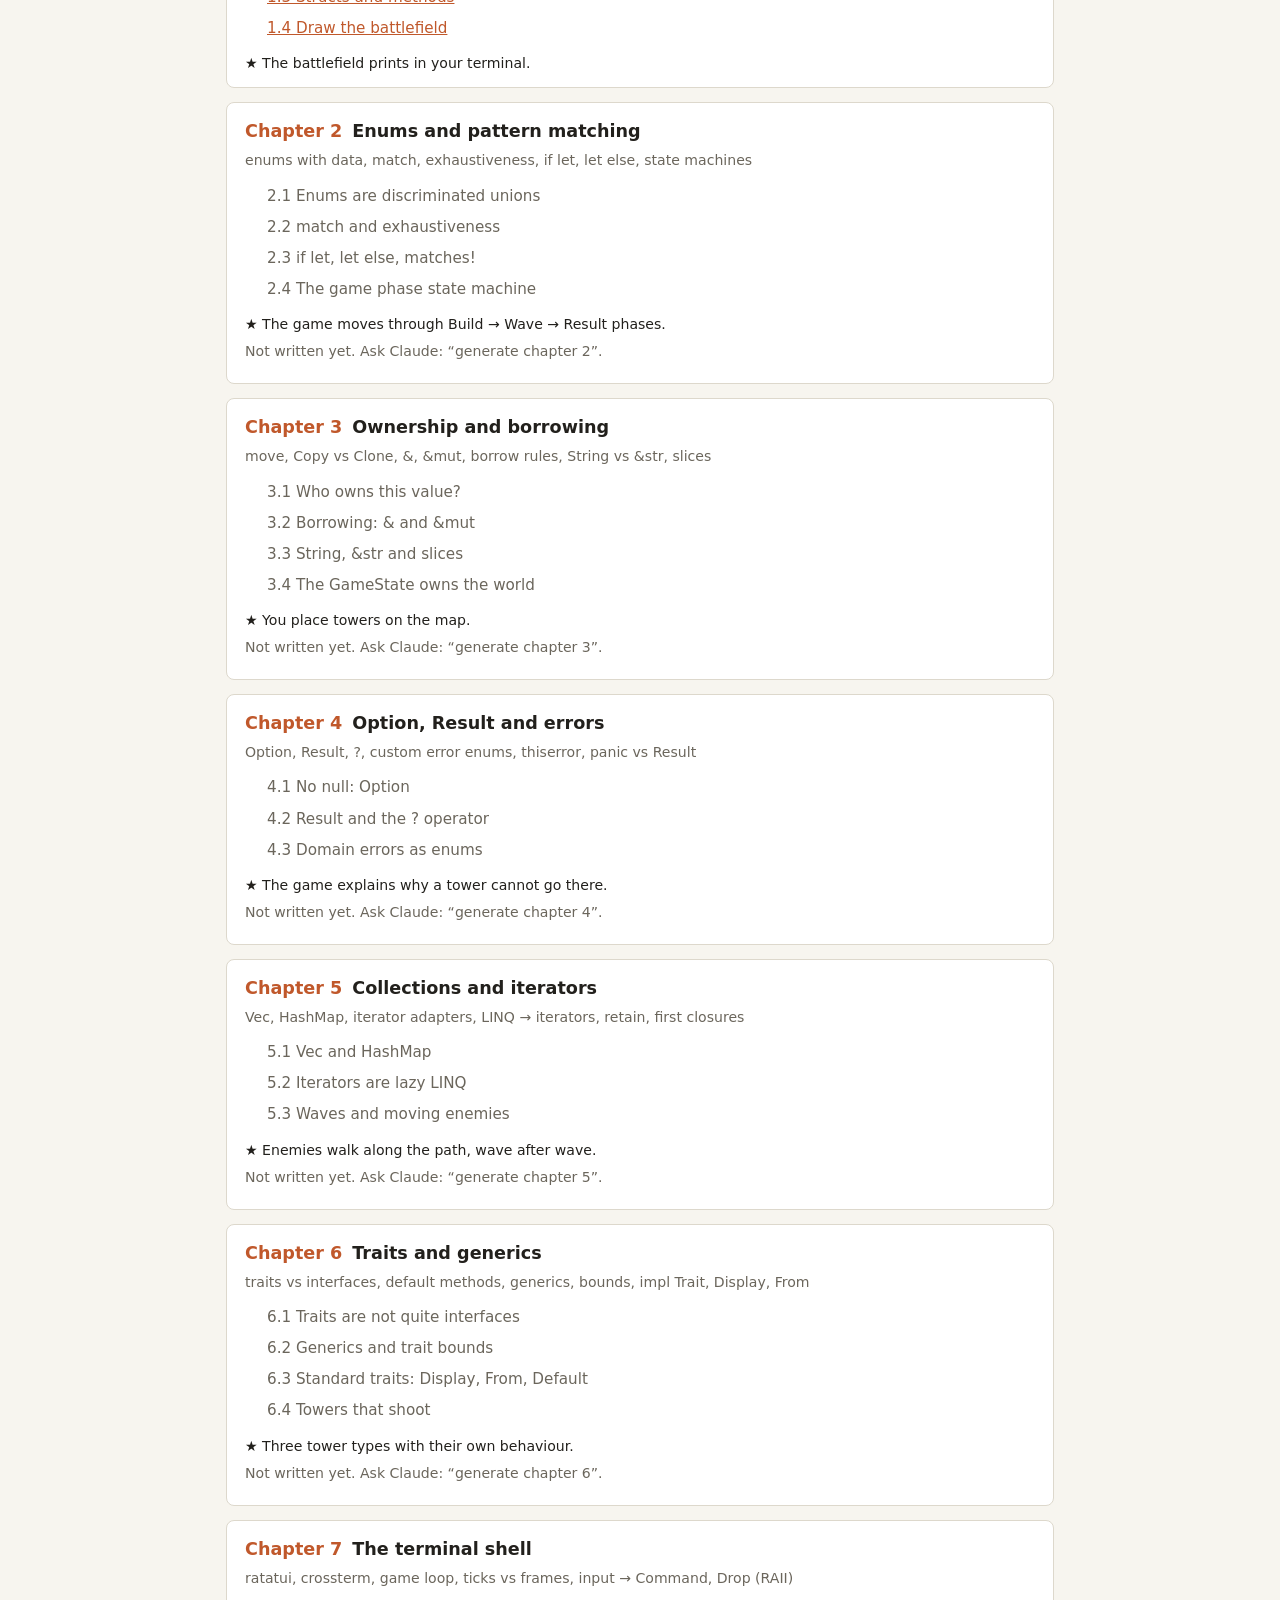
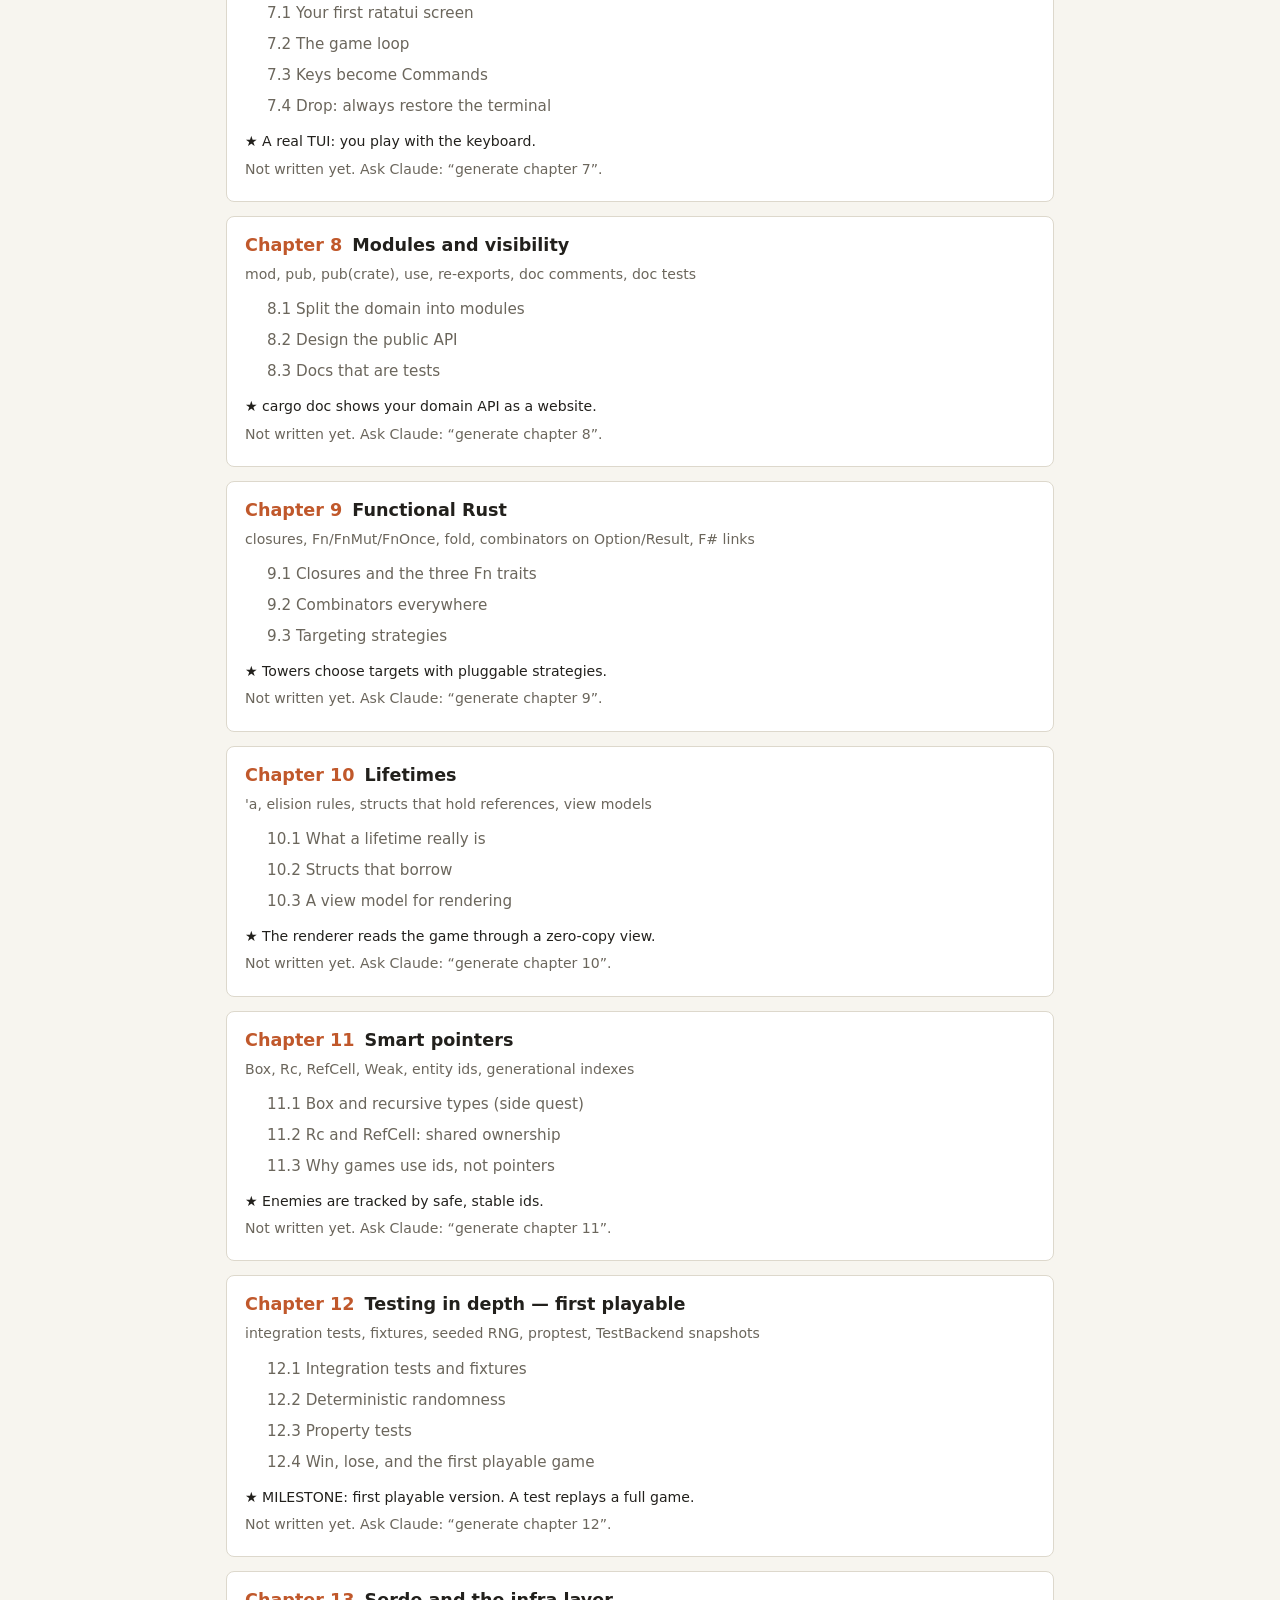
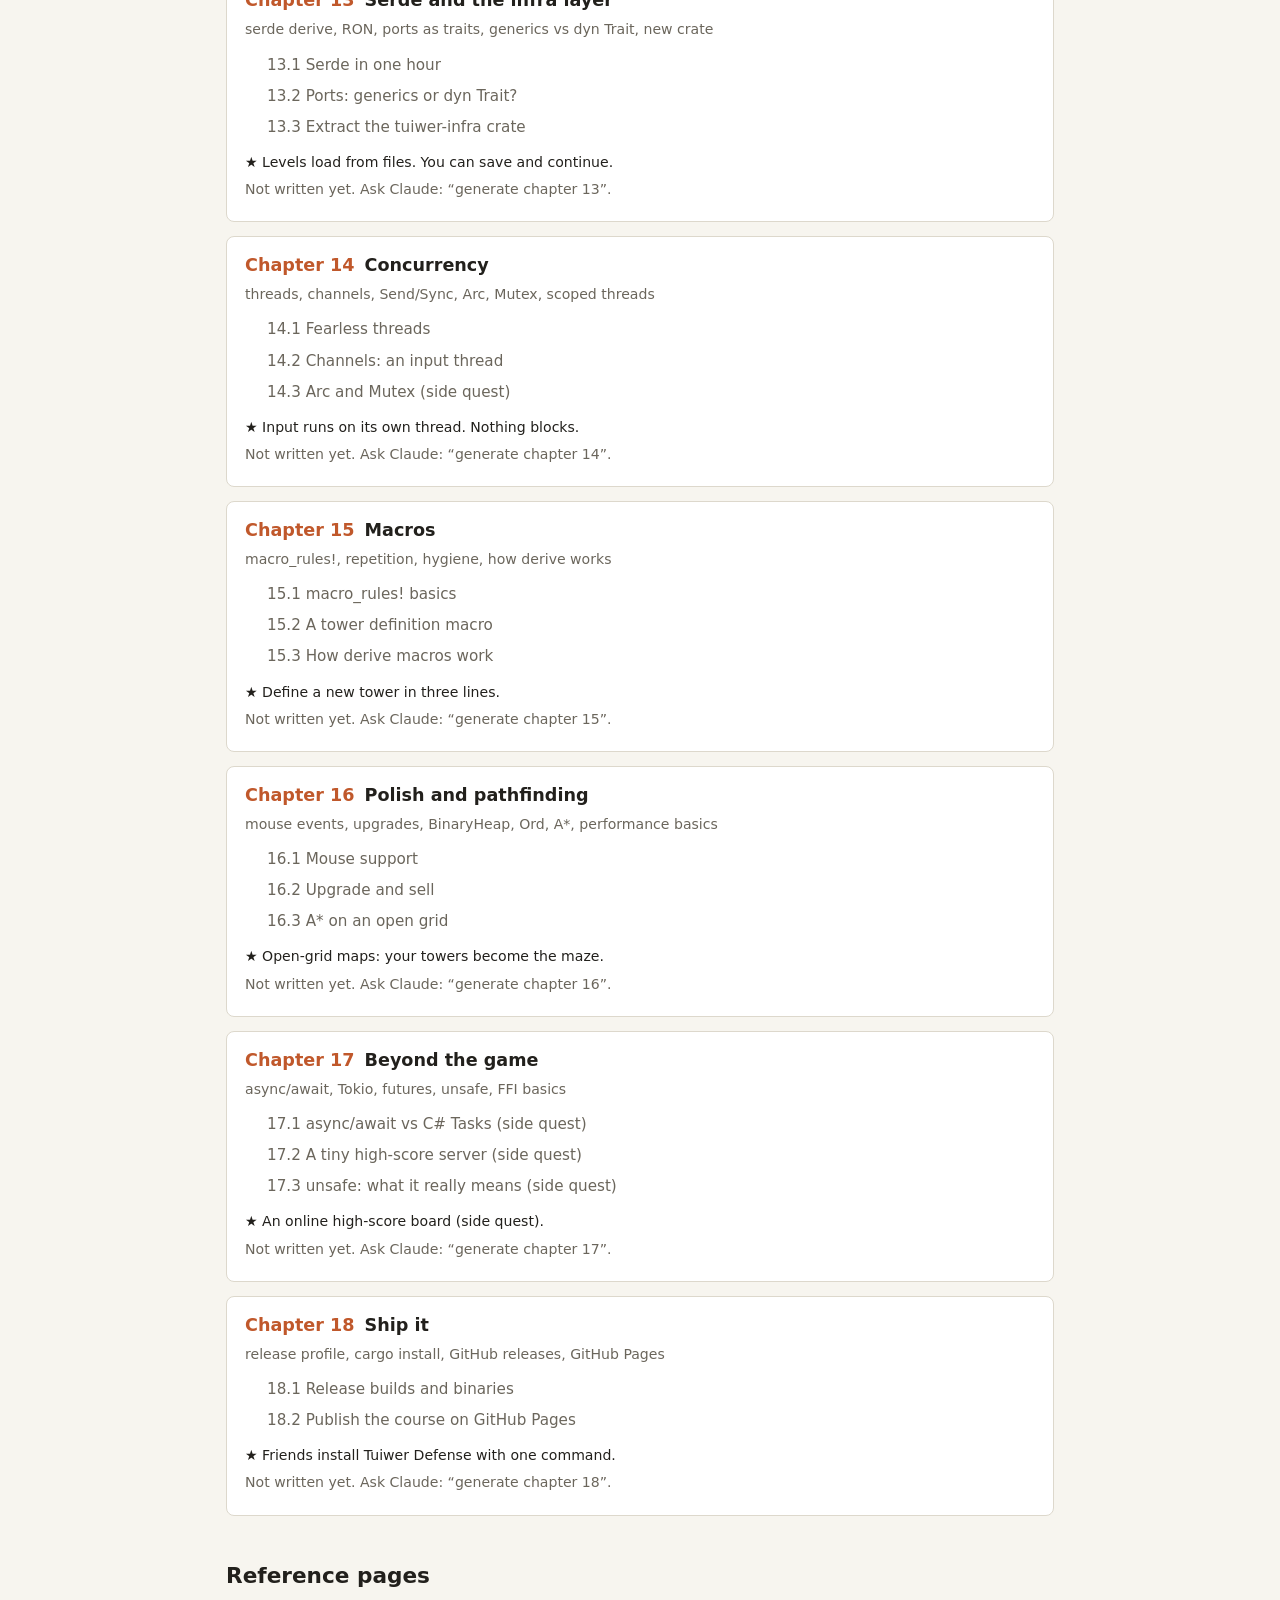
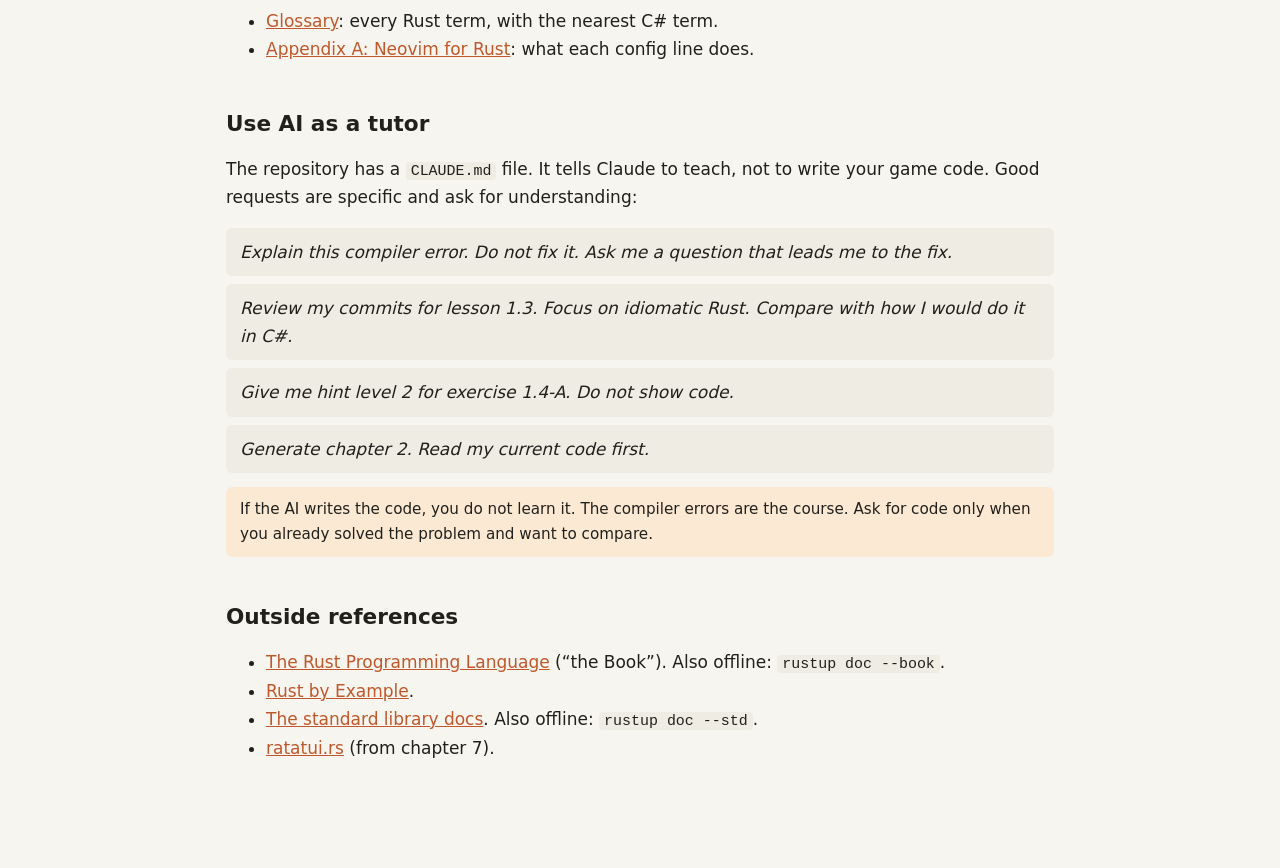
==== commit c949d6c1: "Save course progress to a git-ignored file via a local server Add course/serve.py (stdlib) that stor" ====
--- a/course/index.html
+++ b/course/index.html
@@ -20,8 +20,12 @@
   <h2>Your progress</h2>
   <div class="map-wrap" id="progress-map"></div>
   <p class="progress-line" id="progress-line"></p>
-  <p class="note">Progress is stored in this browser only. Each lesson page has a
-    <strong>Mark lesson as done</strong> button at the bottom. Git is your real record of progress.</p>
+  <p><button id="refresh-progress" class="done-toggle" type="button">Refresh progress</button>
+    <span class="progress-line" id="refresh-status"></span></p>
+  <p class="note">Each lesson page has a <strong>Mark lesson as done</strong> button at the bottom.
+    The browser keeps your progress. If you run <code>python3 course/serve.py</code> and open
+    <code>http://localhost:8000</code>, the progress also goes to <code>course/.progress.json</code>.
+    Git ignores that file.</p>
 
   <h2>How this course works</h2>
   <ul>
